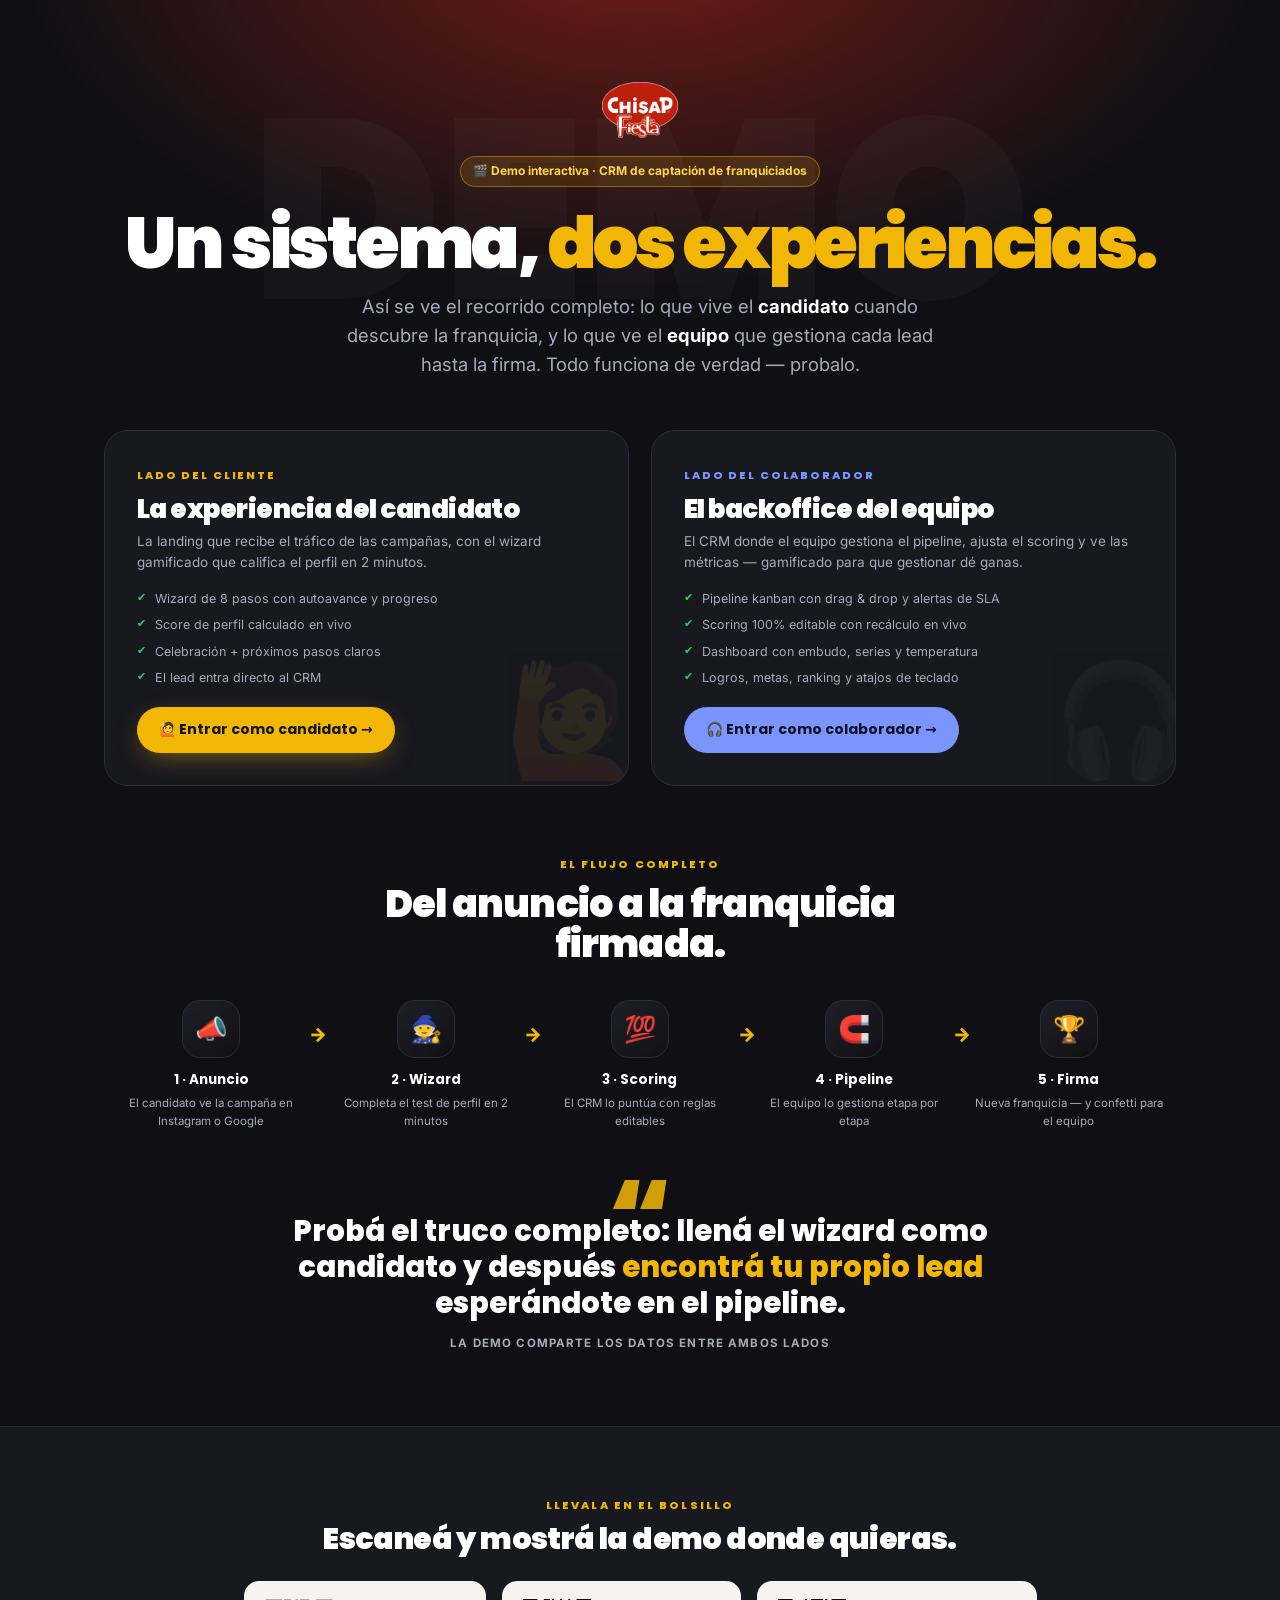
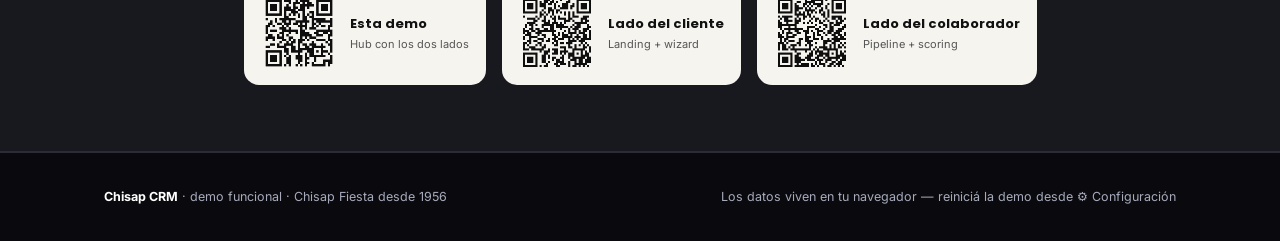
==== index.html @ 6c66cd9d "Chisap CRM demo: landing con wizard gamificado + backoffice con pipeline, scoring editable y gamific" ====
<!doctype html>
<html lang="es">
<head>
<meta charset="utf-8">
<meta name="viewport" content="width=device-width,initial-scale=1">
<title>Chisap CRM · Demo interactiva — Elegí tu lado</title>
<meta name="description" content="Demo del CRM de captación de franquiciados de Chisap Fiesta: landing con wizard gamificado + backoffice con pipeline, scoring editable y métricas.">
<link rel="icon" href="assets/logo.png">
<link rel="stylesheet" href="assets/brand.css">
<style>
.w{max-width:1120px;margin:0 auto;padding:0 24px}
.hero{position:relative;overflow:hidden;padding:82px 0 60px;text-align:center;
  background:radial-gradient(1000px 560px at 50% -14%,rgba(209,40,27,.5),transparent 62%),var(--fondo)}
.hero .wm{position:absolute;font-family:var(--disp);font-weight:900;color:rgba(255,255,255,.028);
  font-size:clamp(110px,20vw,290px);top:48%;left:50%;transform:translate(-50%,-50%);white-space:nowrap;pointer-events:none}
.hero h1{font-size:clamp(36px,6.6vw,72px);font-weight:900;margin:18px 0 12px;letter-spacing:-.045em;position:relative;z-index:2}
.hero h1 em{font-style:normal;color:var(--oro)}
.hero p{position:relative;z-index:2;color:var(--tinta3);font-size:clamp(15px,2vw,18.5px);max-width:620px;margin:0 auto}
.lados{display:grid;grid-template-columns:1fr 1fr;gap:22px;margin-top:-8px;position:relative;z-index:5}
@media(max-width:820px){.lados{grid-template-columns:1fr}}
.lado{background:var(--sup);border:1px solid var(--linea);border-radius:24px;padding:32px;text-align:left;
  position:relative;overflow:hidden;transition:var(--t);display:block}
.lado:hover{transform:translateY(-5px);border-color:rgba(242,183,5,.5);box-shadow:var(--sombra)}
.lado .rol{font-family:var(--disp);font-weight:800;font-size:11px;letter-spacing:.17em;text-transform:uppercase}
.lado h2{font-size:26px;font-weight:900;margin:10px 0 8px}
.lado p{font-size:13.5px;color:var(--tinta3);margin-bottom:16px}
.lado .em-big{position:absolute;right:-14px;bottom:-18px;font-size:110px;opacity:.09;pointer-events:none}
.lado ul{list-style:none;display:grid;gap:7px;margin-bottom:20px}
.lado li{display:flex;gap:9px;font-size:12.5px;color:var(--tinta3)}
.lado li:before{content:'✔';color:var(--verde);font-size:11px}
.sec{padding:66px 0}
.flujo{display:grid;grid-template-columns:repeat(5,1fr);gap:0;position:relative;margin-top:10px}
@media(max-width:860px){.flujo{grid-template-columns:1fr;gap:14px}}
.fl-paso{text-align:center;padding:0 10px;position:relative}
.fl-paso .ico{width:58px;height:58px;border-radius:18px;margin:0 auto 12px;display:grid;place-items:center;
  font-size:26px;background:linear-gradient(140deg,var(--sup2),var(--fondo));border:1px solid var(--linea)}
.fl-paso b{font-family:var(--disp);font-size:13.5px;display:block;margin-bottom:4px}
.fl-paso p{font-size:11.5px;color:var(--tinta3)}
.fl-paso:not(:last-child):after{content:'→';position:absolute;right:-9px;top:20px;color:var(--oro);
  font-size:19px;font-weight:900}
@media(max-width:860px){.fl-paso:not(:last-child):after{content:'↓';right:auto;left:50%;top:auto;bottom:-15px}}
.cita{position:relative;padding:38px 24px 8px;text-align:center;max-width:760px;margin:0 auto}
.cita:before{content:'\201C';position:absolute;top:-10px;left:50%;transform:translateX(-50%);
  font-family:var(--disp);font-weight:900;font-size:100px;color:var(--oro);line-height:1;opacity:.85}
.cita p{font-family:var(--disp);font-weight:800;font-size:clamp(19px,3vw,29px);line-height:1.25}
.cita small{display:block;margin-top:13px;color:var(--tinta3);font-size:11.5px;letter-spacing:.1em;text-transform:uppercase;font-weight:700}
.qr-strip{display:flex;gap:16px;justify-content:center;flex-wrap:wrap}
.qr-card{display:flex;gap:13px;align-items:center;background:#F6F4EF;color:#111;border-radius:15px;padding:14px 17px}
.qr-card img{width:76px;height:76px;border-radius:8px}
.qr-card b{font-family:var(--disp);font-size:13px;display:block}
.qr-card p{font-size:11px;color:#555;margin-top:2px}
.pie{background:#0A0A0E;border-top:1px solid var(--linea);padding:34px 0;color:var(--tinta3);font-size:12.5px}
</style>
</head>
<body>

<header class="hero">
  <div class="wm">DEMO</div>
  <div class="w">
    <img src="assets/logo.png" alt="Chisap Fiesta" style="height:56px;margin:0 auto 18px;position:relative;z-index:2">
    <span class="pill oro" style="position:relative;z-index:2">🎬 Demo interactiva · CRM de captación de franquiciados</span>
    <h1>Un sistema, <em>dos experiencias.</em></h1>
    <p>Así se ve el recorrido completo: lo que vive el <b style="color:var(--tinta)">candidato</b> cuando descubre la franquicia, y lo que ve el <b style="color:var(--tinta)">equipo</b> que gestiona cada lead hasta la firma. Todo funciona de verdad — probalo.</p>
  </div>
</header>

<section class="w">
  <div class="lados">
    <a class="lado" href="landing.html">
      <span class="em-big">🙋</span>
      <span class="rol" style="color:var(--oro)">Lado del cliente</span>
      <h2>La experiencia del candidato</h2>
      <p>La landing que recibe el tráfico de las campañas, con el wizard gamificado que califica el perfil en 2 minutos.</p>
      <ul>
        <li>Wizard de 8 pasos con autoavance y progreso</li>
        <li>Score de perfil calculado en vivo</li>
        <li>Celebración + próximos pasos claros</li>
        <li>El lead entra directo al CRM</li>
      </ul>
      <span class="btn btn-oro">🙋 Entrar como candidato →</span>
    </a>
    <a class="lado" href="app.html">
      <span class="em-big">🎧</span>
      <span class="rol" style="color:var(--azul)">Lado del colaborador</span>
      <h2>El backoffice del equipo</h2>
      <p>El CRM donde el equipo gestiona el pipeline, ajusta el scoring y ve las métricas — gamificado para que gestionar dé ganas.</p>
      <ul>
        <li>Pipeline kanban con drag & drop y alertas de SLA</li>
        <li>Scoring 100% editable con recálculo en vivo</li>
        <li>Dashboard con embudo, series y temperatura</li>
        <li>Logros, metas, ranking y atajos de teclado</li>
      </ul>
      <span class="btn" style="background:var(--azul);color:#101228">🎧 Entrar como colaborador →</span>
    </a>
  </div>
</section>

<section class="sec">
  <div class="w">
    <div style="text-align:center;max-width:640px;margin:0 auto 36px">
      <span class="ojo">El flujo completo</span>
      <h2 style="font-size:clamp(24px,4vw,38px);font-weight:900;margin-top:10px">Del anuncio a la franquicia firmada.</h2>
    </div>
    <div class="flujo">
      <div class="fl-paso"><div class="ico">📣</div><b>1 · Anuncio</b><p>El candidato ve la campaña en Instagram o Google</p></div>
      <div class="fl-paso"><div class="ico">🧙</div><b>2 · Wizard</b><p>Completa el test de perfil en 2 minutos</p></div>
      <div class="fl-paso"><div class="ico">💯</div><b>3 · Scoring</b><p>El CRM lo puntúa con reglas editables</p></div>
      <div class="fl-paso"><div class="ico">🧲</div><b>4 · Pipeline</b><p>El equipo lo gestiona etapa por etapa</p></div>
      <div class="fl-paso"><div class="ico">🏆</div><b>5 · Firma</b><p>Nueva franquicia — y confetti para el equipo</p></div>
    </div>
    <div class="cita" style="margin-top:44px">
      <p>Probá el truco completo: llená el wizard como candidato y después <span style="color:var(--oro)">encontrá tu propio lead</span> esperándote en el pipeline.</p>
      <small>La demo comparte los datos entre ambos lados</small>
    </div>
  </div>
</section>

<section class="sec" style="background:var(--sup);border-top:1px solid var(--linea);border-bottom:1px solid var(--linea)">
  <div class="w">
    <div style="text-align:center;margin-bottom:26px">
      <span class="ojo">Llevala en el bolsillo</span>
      <h2 style="font-size:clamp(20px,3.2vw,30px);font-weight:900;margin-top:8px">Escaneá y mostrá la demo donde quieras.</h2>
    </div>
    <div class="qr-strip">
      <div class="qr-card"><img src="assets/qr-demo.png" alt="QR de la demo"><div><b>Esta demo</b><p>Hub con los dos lados</p></div></div>
      <div class="qr-card"><img src="assets/qr-landing.png" alt="QR de la landing"><div><b>Lado del cliente</b><p>Landing + wizard</p></div></div>
      <div class="qr-card"><img src="assets/qr-app.png" alt="QR del backoffice"><div><b>Lado del colaborador</b><p>Pipeline + scoring</p></div></div>
    </div>
  </div>
</section>

<footer class="pie">
  <div class="w" style="display:flex;justify-content:space-between;gap:14px;flex-wrap:wrap;align-items:center">
    <span><b style="color:#fff">Chisap CRM</b> · demo funcional · Chisap Fiesta desde 1956</span>
    <span>Los datos viven en tu navegador — reiniciá la demo desde ⚙️ Configuración</span>
  </div>
</footer>

</body>
</html>
---- assets/brand.css ----
/* ═══════════════════════════════════════════════════════════
   CHISAP CRM · design system
   Marca: rojo Chisap + dorado + carbón. App AAA gamificada.
   ═══════════════════════════════════════════════════════════ */
@import url('https://fonts.googleapis.com/css2?family=Poppins:wght@400;600;700;800;900&family=Inter:wght@400;500;600;700;800&display=swap');

:root{
  --rojo:#D1281B; --rojo-vivo:#E2231A; --rojo-osc:#7E140C; --rojo-luz:#FF6B5E;
  --oro:#F2B705; --oro-claro:#FFD54A; --oro-osc:#B98A03;
  --verde:#25D366; --azul:#7B95FF; --cian:#3FD0D6; --violeta:#B47CFF; --naranja:#FF9636;
  --tinta:#FFFFFF; --tinta2:#E9EAF0; --tinta3:#A6AABB;
  --fondo:#101014; --sup:#18181F; --sup2:#1F1F28; --sup3:#262631; --linea:#2C2C38;
  --r:18px; --r-sm:12px;
  --sombra:0 18px 50px -14px rgba(0,0,0,.6);
  --t:.3s cubic-bezier(.2,.75,.25,1);
  --disp:'Poppins',system-ui,sans-serif;
  --texto:'Inter',system-ui,sans-serif;
}
*{box-sizing:border-box;margin:0;padding:0}
html{scroll-behavior:smooth}
body{font-family:var(--texto);background:var(--fondo);color:var(--tinta);font-size:14.5px;
  line-height:1.55;-webkit-font-smoothing:antialiased;overflow-x:hidden}
h1,h2,h3,h4{font-family:var(--disp);line-height:1.05;letter-spacing:-.02em}
img{max-width:100%;display:block}
a{color:inherit;text-decoration:none}
button{font-family:inherit;cursor:pointer}
input,select,textarea{font-family:inherit;font-size:14px;color:var(--tinta);
  background:var(--fondo);border:1.5px solid var(--linea);border-radius:11px;padding:11px 13px;transition:var(--t)}
input:focus,select:focus,textarea:focus{outline:none;border-color:var(--oro)}
::selection{background:var(--oro);color:#000}
::-webkit-scrollbar{width:9px;height:9px}
::-webkit-scrollbar-thumb{background:var(--sup3);border-radius:9px}
::-webkit-scrollbar-thumb:hover{background:#34343f}
::-webkit-scrollbar-track{background:transparent}

/* ── botones ── */
.btn{display:inline-flex;align-items:center;justify-content:center;gap:8px;font-family:var(--disp);
  font-weight:700;font-size:14px;padding:12px 22px;border-radius:99px;border:0;transition:var(--t)}
.btn:active{transform:scale(.97)}
.btn-oro{background:var(--oro);color:#141414;box-shadow:0 8px 26px -8px rgba(242,183,5,.55)}
.btn-oro:hover{background:var(--oro-claro);transform:translateY(-2px)}
.btn-rojo{background:var(--rojo-vivo);color:#fff;box-shadow:0 8px 26px -10px rgba(226,35,26,.55)}
.btn-rojo:hover{filter:brightness(1.08);transform:translateY(-2px)}
.btn-ghost{background:rgba(255,255,255,.05);color:var(--tinta);border:1px solid var(--linea)}
.btn-ghost:hover{background:rgba(255,255,255,.1)}
.btn-verde{background:var(--verde);color:#06371b}
.btn-sm{padding:8px 15px;font-size:12.5px}
.btn:disabled{opacity:.45;cursor:not-allowed;transform:none}

/* ── pills / chips ── */
.pill{display:inline-flex;align-items:center;gap:6px;padding:5px 12px;border-radius:99px;
  font-weight:700;font-size:12px;background:rgba(255,255,255,.06);border:1px solid var(--linea)}
.pill.oro{background:rgba(242,183,5,.13);border-color:rgba(242,183,5,.4);color:var(--oro-claro)}
.pill.rojo{background:rgba(226,35,26,.14);border-color:rgba(226,35,26,.42);color:var(--rojo-luz)}
.pill.verde{background:rgba(37,211,102,.13);border-color:rgba(37,211,102,.4);color:var(--verde)}
.pill.azul{background:rgba(123,149,255,.13);border-color:rgba(123,149,255,.4);color:var(--azul)}

/* ── cards ── */
.card{background:var(--sup);border:1px solid var(--linea);border-radius:var(--r);padding:22px;transition:var(--t)}
.card.hover:hover{border-color:rgba(242,183,5,.4);transform:translateY(-3px)}
.kpi{background:var(--sup);border:1px solid var(--linea);border-radius:15px;padding:18px;position:relative;overflow:hidden}
.kpi .n{font-family:var(--disp);font-weight:900;font-size:30px;line-height:1;letter-spacing:-.03em}
.kpi .n small{font-size:15px;color:var(--tinta3);font-weight:700}
.kpi .l{font-size:12px;color:var(--tinta3);margin-top:6px;line-height:1.4}
.kpi .d{position:absolute;top:12px;right:12px;font-size:10.5px;font-weight:800;padding:3px 8px;border-radius:99px}
.kpi.oro .n{color:var(--oro)} .kpi.verde .n{color:var(--verde)} .kpi.rojo .n{color:var(--rojo-luz)}
.kpi.azul .n{color:var(--azul)}
.up{background:rgba(37,211,102,.16);color:var(--verde)}
.down{background:rgba(226,35,26,.17);color:var(--rojo-luz)}

/* ── layout de app ── */
.app{display:grid;grid-template-columns:240px 1fr;min-height:100vh}
@media(max-width:960px){.app{grid-template-columns:1fr}}
.sidebar{background:var(--sup);border-right:1px solid var(--linea);padding:20px 14px;position:sticky;top:0;
  height:100vh;display:flex;flex-direction:column;gap:4px;z-index:40}
@media(max-width:960px){.sidebar{position:fixed;left:-260px;width:250px;transition:left .3s;box-shadow:var(--sombra)}
  .sidebar.open{left:0}}
.sidebar .logo{padding:4px 10px 18px;display:flex;align-items:center;gap:10px}
.sidebar .logo img{height:36px}
.nav-item{display:flex;align-items:center;gap:11px;padding:11px 13px;border-radius:12px;font-weight:600;
  font-size:13.5px;color:var(--tinta3);border:0;background:none;width:100%;text-align:left;transition:var(--t)}
.nav-item:hover{background:rgba(255,255,255,.05);color:var(--tinta)}
.nav-item.act{background:linear-gradient(120deg,rgba(226,35,26,.18),rgba(242,183,5,.1));color:var(--tinta);
  border:1px solid rgba(242,183,5,.25)}
.nav-item .e{font-size:17px;width:22px;text-align:center}
.nav-item .badge{margin-left:auto;background:var(--rojo-vivo);color:#fff;font-size:10px;font-weight:800;
  min-width:19px;height:19px;border-radius:99px;display:grid;place-items:center;padding:0 5px}
.main{padding:26px 30px 90px;min-width:0}
@media(max-width:960px){.main{padding:18px 14px 90px}}
.topbar{display:flex;align-items:center;justify-content:space-between;gap:14px;margin-bottom:22px;flex-wrap:wrap}
.topbar h1{font-size:clamp(22px,3vw,30px);font-weight:900}
.topbar .sub{font-size:12.5px;color:var(--tinta3);margin-top:3px}

/* ── kanban ── */
.kanban{display:flex;gap:14px;overflow-x:auto;padding-bottom:18px;align-items:flex-start;min-height:60vh}
.col{background:var(--sup);border:1px solid var(--linea);border-radius:16px;min-width:262px;width:262px;
  flex:0 0 auto;display:flex;flex-direction:column;max-height:calc(100vh - 210px)}
.col-h{padding:13px 15px;display:flex;align-items:center;gap:9px;border-bottom:1px solid var(--linea);
  position:sticky;top:0;background:var(--sup);border-radius:16px 16px 0 0;z-index:2}
.col-h b{font-family:var(--disp);font-size:13.5px}
.col-h .cnt{margin-left:auto;font-size:11px;font-weight:800;color:var(--tinta3);background:var(--fondo);
  padding:2px 9px;border-radius:99px;border:1px solid var(--linea)}
.col-h .dot{width:9px;height:9px;border-radius:50%}
.col-body{padding:10px;display:flex;flex-direction:column;gap:9px;overflow-y:auto;flex:1;min-height:80px}
.col.drag-over{border-color:var(--oro);box-shadow:0 0 0 3px rgba(242,183,5,.18)}
.lead-card{background:var(--sup2);border:1px solid var(--linea);border-radius:13px;padding:12px 13px;cursor:grab;
  transition:transform .18s, box-shadow .18s, border-color .18s;position:relative}
.lead-card:hover{border-color:rgba(242,183,5,.45);transform:translateY(-2px);box-shadow:0 10px 24px -12px rgba(0,0,0,.6)}
.lead-card.dragging{opacity:.45;transform:rotate(2.5deg) scale(1.02);cursor:grabbing}
.lead-card .nm{font-family:var(--disp);font-weight:700;font-size:13.5px;display:flex;align-items:center;gap:7px;justify-content:space-between}
.lead-card .zn{font-size:11px;color:var(--tinta3);margin-top:3px}
.lead-card .ft{display:flex;align-items:center;gap:6px;margin-top:9px;flex-wrap:wrap}
.score-chip{font-family:var(--disp);font-weight:800;font-size:11px;padding:2px 8px;border-radius:99px}
.sc-caliente{background:rgba(37,211,102,.15);color:var(--verde)}
.sc-tibio{background:rgba(242,183,5,.15);color:var(--oro)}
.sc-frio{background:rgba(123,149,255,.15);color:var(--azul)}
.avatar{width:22px;height:22px;border-radius:50%;background:var(--sup3);display:grid;place-items:center;font-size:12px;flex:0 0 auto}
.alerta-sla{position:absolute;top:-6px;right:-6px;background:var(--rojo-vivo);color:#fff;font-size:10px;
  width:20px;height:20px;border-radius:50%;display:grid;place-items:center;box-shadow:0 0 0 3px var(--sup);
  animation:pulso 1.8s infinite}
@keyframes pulso{0%,100%{transform:scale(1)}50%{transform:scale(1.15)}}
.empty-col{color:var(--tinta3);font-size:11.5px;text-align:center;padding:22px 8px;border:1.5px dashed var(--linea);border-radius:11px}

/* ── drawer ── */
.overlay{position:fixed;inset:0;background:rgba(6,6,10,.62);backdrop-filter:blur(3px);z-index:80;
  opacity:0;pointer-events:none;transition:opacity .25s}
.overlay.open{opacity:1;pointer-events:auto}
.drawer{position:fixed;top:0;right:-560px;width:min(545px,96vw);height:100vh;background:var(--sup);
  border-left:1px solid var(--linea);z-index:90;transition:right .32s cubic-bezier(.2,.75,.25,1);
  display:flex;flex-direction:column;box-shadow:-24px 0 60px -20px rgba(0,0,0,.7)}
.drawer.open{right:0}
.drawer-h{padding:20px 24px;border-bottom:1px solid var(--linea);display:flex;align-items:flex-start;gap:12px}
.drawer-b{padding:20px 24px;overflow-y:auto;flex:1}
.x{background:none;border:0;color:var(--tinta3);font-size:20px;padding:4px 8px;border-radius:8px}
.x:hover{background:rgba(255,255,255,.07);color:#fff}

/* ── modal ── */
.modal{position:fixed;inset:0;z-index:100;display:none;place-items:center;padding:20px}
.modal.open{display:grid}
.modal-box{background:var(--sup);border:1px solid var(--linea);border-radius:20px;max-width:540px;width:100%;
  padding:28px;box-shadow:var(--sombra);animation:modalIn .3s cubic-bezier(.2,.75,.25,1)}
@keyframes modalIn{from{opacity:0;transform:translateY(22px) scale(.97)}to{opacity:1;transform:none}}

/* ── toasts ── */
#toasts{position:fixed;bottom:22px;right:22px;z-index:120;display:flex;flex-direction:column;gap:9px}
.toast{background:var(--sup2);border:1px solid var(--oro);border-radius:13px;padding:13px 17px;min-width:250px;
  max-width:340px;box-shadow:var(--sombra);display:flex;gap:11px;align-items:flex-start;
  animation:toastIn .35s cubic-bezier(.2,.75,.25,1)}
.toast.exit{animation:toastOut .3s forwards}
.toast b{font-family:var(--disp);font-size:13.5px;display:block}
.toast p{font-size:12px;color:var(--tinta3);margin-top:2px}
@keyframes toastIn{from{opacity:0;transform:translateX(60px)}to{opacity:1;transform:none}}
@keyframes toastOut{to{opacity:0;transform:translateX(60px)}}

/* ── barras / progreso ── */
.bar{margin-bottom:12px}
.bar .tp{display:flex;justify-content:space-between;font-size:12.5px;margin-bottom:5px;gap:10px}
.bar .tp b{font-weight:700}
.bar .tp span{color:var(--tinta3);font-variant-numeric:tabular-nums;white-space:nowrap}
.bar .tk{height:9px;background:var(--fondo);border-radius:99px;overflow:hidden;border:1px solid var(--linea)}
.bar .fl{height:100%;width:0;border-radius:99px;transition:width 1.05s cubic-bezier(.2,.75,.25,1);
  background:linear-gradient(90deg,var(--rojo-vivo),#F2543E)}
.fl.oro{background:linear-gradient(90deg,var(--oro),var(--oro-claro))}
.fl.verde{background:linear-gradient(90deg,#17A34A,var(--verde))}
.fl.azul{background:linear-gradient(90deg,#4E6BE0,var(--azul))}
.fl.viol{background:linear-gradient(90deg,#8B4FE0,var(--violeta))}

/* ── tablas ── */
table{width:100%;border-collapse:collapse;font-size:13px}
th,td{text-align:left;padding:10px 12px;border-bottom:1px solid var(--linea)}
th{color:var(--oro);font-family:var(--disp);font-size:10.5px;text-transform:uppercase;letter-spacing:.07em;white-space:nowrap}
td{color:var(--tinta3)} td b{color:var(--tinta)}
tr:hover td{background:rgba(255,255,255,.03)}
.num{font-variant-numeric:tabular-nums;text-align:right}

/* ── charts ── */
.ch{background:var(--sup);border:1px solid var(--linea);border-radius:var(--r);padding:20px}
.ch h4{font-family:var(--disp);font-size:14.5px;font-weight:800;margin-bottom:3px}
.ch .s{font-size:11.5px;color:var(--tinta3);margin-bottom:13px}
.ch svg{width:100%;height:auto;display:block;overflow:visible}
.leg{display:flex;gap:14px;flex-wrap:wrap;margin-top:10px}
.leg span{display:flex;align-items:center;gap:6px;font-size:11px;color:var(--tinta3);font-weight:600}
.leg i{width:10px;height:10px;border-radius:3px}

/* ── grids ── */
.g{display:grid;gap:16px}
.c2{grid-template-columns:repeat(2,1fr)}.c3{grid-template-columns:repeat(3,1fr)}.c4{grid-template-columns:repeat(4,1fr)}
@media(max-width:1100px){.c4{grid-template-columns:repeat(2,1fr)}}
@media(max-width:900px){.c3{grid-template-columns:repeat(2,1fr)}}
@media(max-width:620px){.c2,.c3,.c4{grid-template-columns:1fr}}

/* ── misc ── */
.micro{font-size:10px;text-transform:uppercase;letter-spacing:.17em;color:var(--tinta3);font-weight:700}
.ojo{font-family:var(--disp);font-weight:800;text-transform:uppercase;letter-spacing:.19em;font-size:11px;color:var(--oro)}
.mega{font-family:var(--disp);font-weight:900;font-size:clamp(46px,9vw,110px);line-height:.9;letter-spacing:-.045em}
ul.v{list-style:none;display:grid;gap:9px}
ul.v li{display:flex;gap:10px;font-size:13.5px;color:var(--tinta3);align-items:flex-start}
ul.v li:before{content:'\25B8';color:var(--oro);font-weight:900;flex:0 0 auto}
ul.v.ok li:before{content:'\2714';color:var(--verde);font-size:12px}
ul.v li b{color:var(--tinta)}
.tooltip{position:relative}
.tooltip:hover:after{content:attr(data-tip);position:absolute;bottom:calc(100% + 8px);left:50%;
  transform:translateX(-50%);background:#000;color:#fff;font-size:11px;padding:6px 11px;border-radius:8px;
  white-space:nowrap;z-index:60;border:1px solid var(--linea)}
.skeleton{background:linear-gradient(90deg,var(--sup2) 25%,var(--sup3) 50%,var(--sup2) 75%);
  background-size:200% 100%;animation:skel 1.3s infinite;border-radius:10px}
@keyframes skel{to{background-position:-200% 0}}
.rv{opacity:0;transform:translateY(20px);transition:.6s cubic-bezier(.2,.75,.25,1)}
.rv.in{opacity:1;transform:none}
.d1{transition-delay:.06s}.d2{transition-delay:.12s}.d3{transition-delay:.18s}

/* confetti (celebración al firmar) */
.confetti{position:fixed;width:10px;height:10px;z-index:200;pointer-events:none;border-radius:2px;
  animation:caer 2.6s cubic-bezier(.2,.6,.4,1) forwards}
@keyframes caer{to{transform:translateY(105vh) rotate(720deg);opacity:.2}}

/* focus visible para teclado */
:focus-visible{outline:2px solid var(--oro);outline-offset:2px}
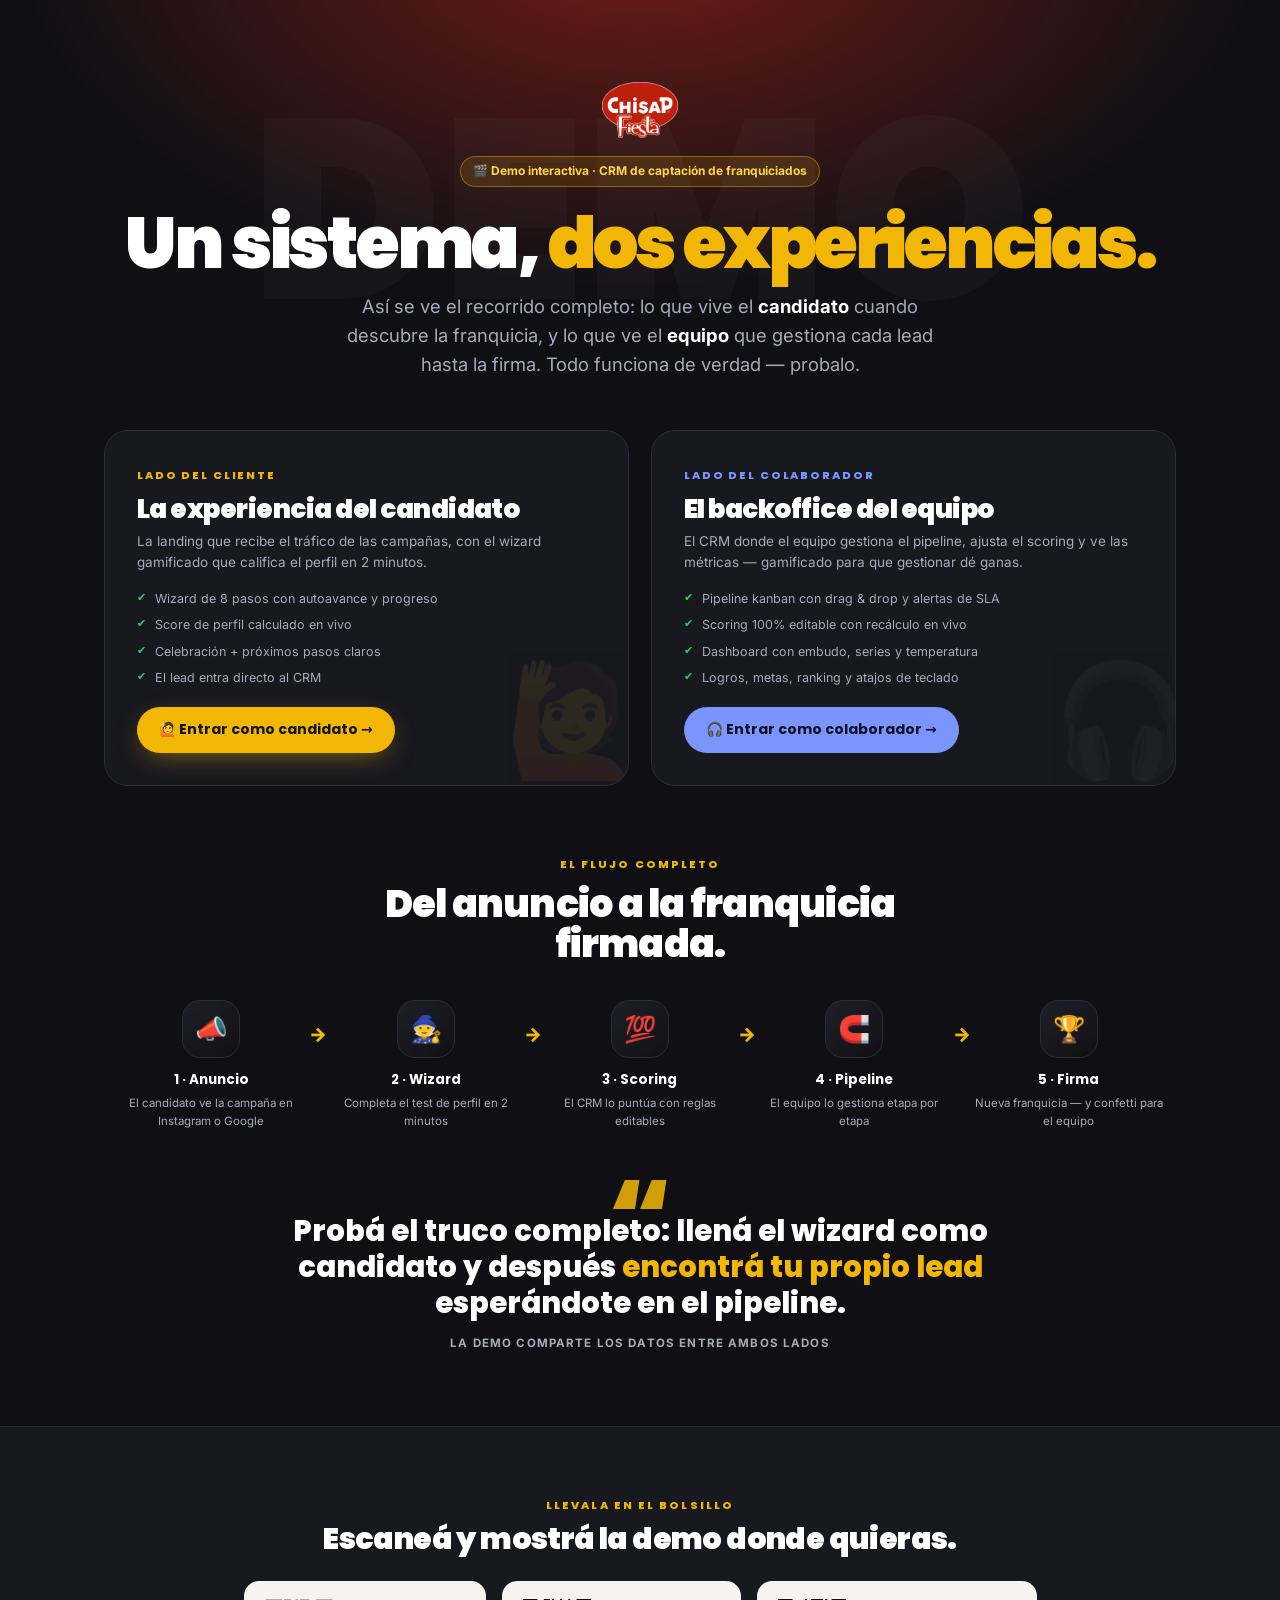
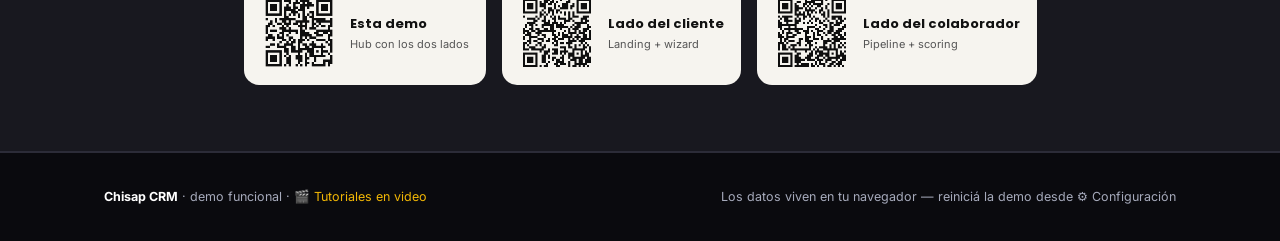
==== commit b927e595: "Tutoriales en video: galería pública (9 videos con locución) + enlaces desde el hub y el backoffice " ====
--- a/index.html
+++ b/index.html
@@ -131,7 +131,7 @@
 
 <footer class="pie">
   <div class="w" style="display:flex;justify-content:space-between;gap:14px;flex-wrap:wrap;align-items:center">
-    <span><b style="color:#fff">Chisap CRM</b> · demo funcional · Chisap Fiesta desde 1956</span>
+    <span><b style="color:#fff">Chisap CRM</b> · demo funcional · <a href="tutoriales.html" style="color:var(--oro)">🎬 Tutoriales en video</a></span>
     <span>Los datos viven en tu navegador — reiniciá la demo desde ⚙️ Configuración</span>
   </div>
 </footer>
